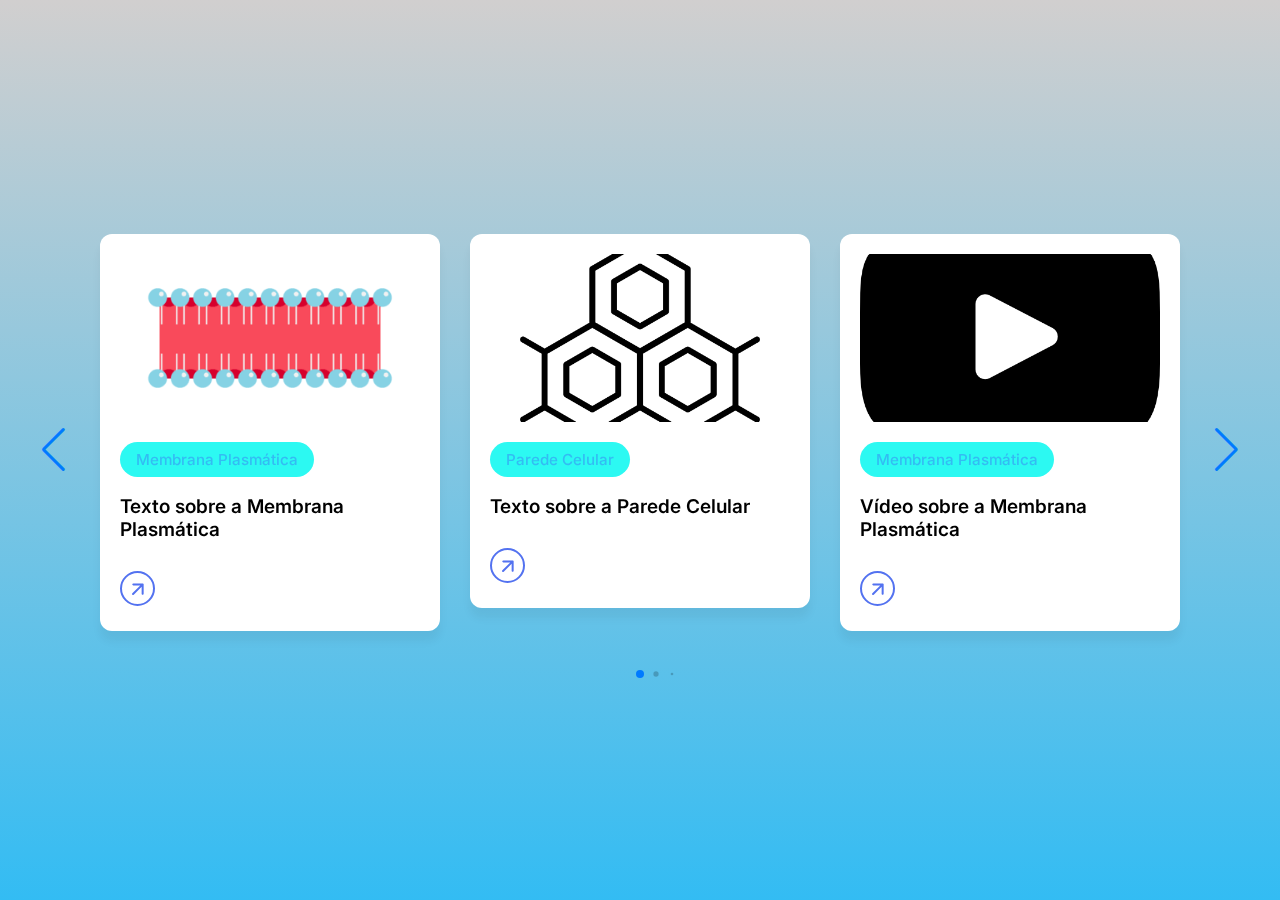
==== index.html @ 0f907f5a "nono commit/ só pra deixar index.html" ====
<!DOCTYPE html>
<html lang="PT-br">
<head>
    <meta charset="UTF-8">
    <meta name="viewport" content="width=device-width, initial-scale=1.0">
    <link rel="stylesheet" href="https://fonts.googleapis.com/css2?family=Material+Symbols+Rounded:opsz,wght,FILL,GRAD@24,400,0,0&icon_names=arrow_forward" />
    <title>Biomaket</title>
    <link rel="stylesheet" href="CSS/estilo.css">
    <link rel="stylesheet" href="https://cdn.jsdelivr.net/npm/swiper@11/swiper-bundle.min.css">
</head>
<body>
    <div class="container swiper">
        
        <div class="card-wrapper">
            <ul class="card-list swiper-wrapper">
                <li class="card-item swiper-slide">
                    <a href="membrana.html" class="card-link">
                        <img src="IMAGENS/pngtree-membrane-vector-png-image_6384900.png" alt="Card Image" class="card-image">
                        <p class="badge">Membrana Plasmática</p>
                        <h2 class="card-title">Texto sobre a Membrana Plasmática</h2>
                        <button class=" card-button 
                        material-symbols-rounded">
                            arrow_forward
                        </button>
                    </a>
                </li>
                <li class="card-item swiper-slide">
                    <a href="parede.html" class="card-link">
                        <img src="IMAGENS/1883583.png" alt="Card Image" class="card-image">
                        <p class="badge">Parede Celular</p>
                        <h2 class="card-title">Texto sobre a Parede Celular</h2>
                        <button class=" card-button 
                        material-symbols-rounded">
                            arrow_forward
                        </button>
                    </a>
                </li>
                <li class="card-item swiper-slide">
                    <a href="videomem.html" class="card-link">
                        <img src="IMAGENS/152810.png" alt="Card Image" class="card-image">
                        <p class="badge">Membrana Plasmática</p>
                        <h2 class="card-title">Vídeo sobre a Membrana Plasmática</h2>
                        <button class=" card-button 
                        material-symbols-rounded">
                            arrow_forward
                        </button>
                    </a>
                </li>
                <li class="card-item swiper-slide">
                    <a href="videoparede.html" class="card-link">
                        <img src="IMAGENS/152810.png" alt="Card Image" class="card-image">
                        <p class="badge">Parede Celular</p>
                        <h2 class="card-title">Vídeo sobre a Parede Celular</h2>
                        <button class=" card-button 
                        material-symbols-rounded">
                            arrow_forward
                        </button>
                    </a>
                </li>
            </ul>
            <div class="swiper-pagination"></div>
            <div class="swiper-button-prev"></div>
            <div class="swiper-button-next"></div>
        </div>
    </div>


    <script src="https://cdn.jsdelivr.net/npm/swiper@11/swiper-bundle.min.js"></script>
    <script src="JS/java.js"></script>
</body>
</html>
---- CSS/estilo.css ----
@import url('https://fonts.googleapis.com/css2?family=Inter:opsz,wght@14..32,100..900&display=swap');

*{
    margin: 0;
    padding: 0;
    box-sizing: border-box;
    font-family: "Inter", sans-serif;
}

.fora{
    display: flex;
    height: 100vh; 
    padding: 20px;
    align-items: flex-start;
    justify-content: center;
    font-size: 20px;
}

body{
    display: flex;
    align-items: center;
    justify-content: center;
    min-height: 100vh;
    background: linear-gradient(#d1cfcf,#33bcf3);
}

.card-wrapper{
    max-width: 1100px;
    margin: 0 60px 35px;
    padding: 20px 10PX;
    overflow: hidden;
}

.card-list .card-item{
    list-style: none;
}

.card-list .card-item .card-link{
    user-select: none;
    display: block;
    background: #fff;
    padding: 18px;
    border-radius: 12px;
    text-decoration: none;
    border: 2px solid transparent;
    box-shadow: 0 10px 10px rgba(0, 0, 0, 0.05);
    transition: 0.2s ease;
}

.card-list .card-item .card-link:hover{
    border-color: #5372f0;
}

.card-list .card-link .card-image{
    width: 100%;
    aspect-ratio: 16/9;
    object-fit: cover;
    border-radius: 10px;
}

.card-list .card-link .badge{
    color: #33bcf3;
    margin: 16px 0 18px;
    background:#2cf9f2;
    padding: 8px 16px;
    font-size: 0.95rem;
    font-weight: 500;
    width: fit-content;
    border-radius: 50px;
}

.card-list .card-link .card-title{
    font-size: 1.19rem;
    color: #000;
    font-weight: 600;
}

.card-list .card-link .card-button{
    height: 35px;
    width: 35px;
    color: #5372f0;
    border-radius: 50%;
    margin: 30px 0 5px;
    background: none;
    cursor: pointer;
    border: 2px solid #5372f0;
    transform: rotate(-45deg);
    transition: 0.4s ease;
}

.card-list .card-link:hover .card-button{
    color:#fff;
    background: #5372f0;
}
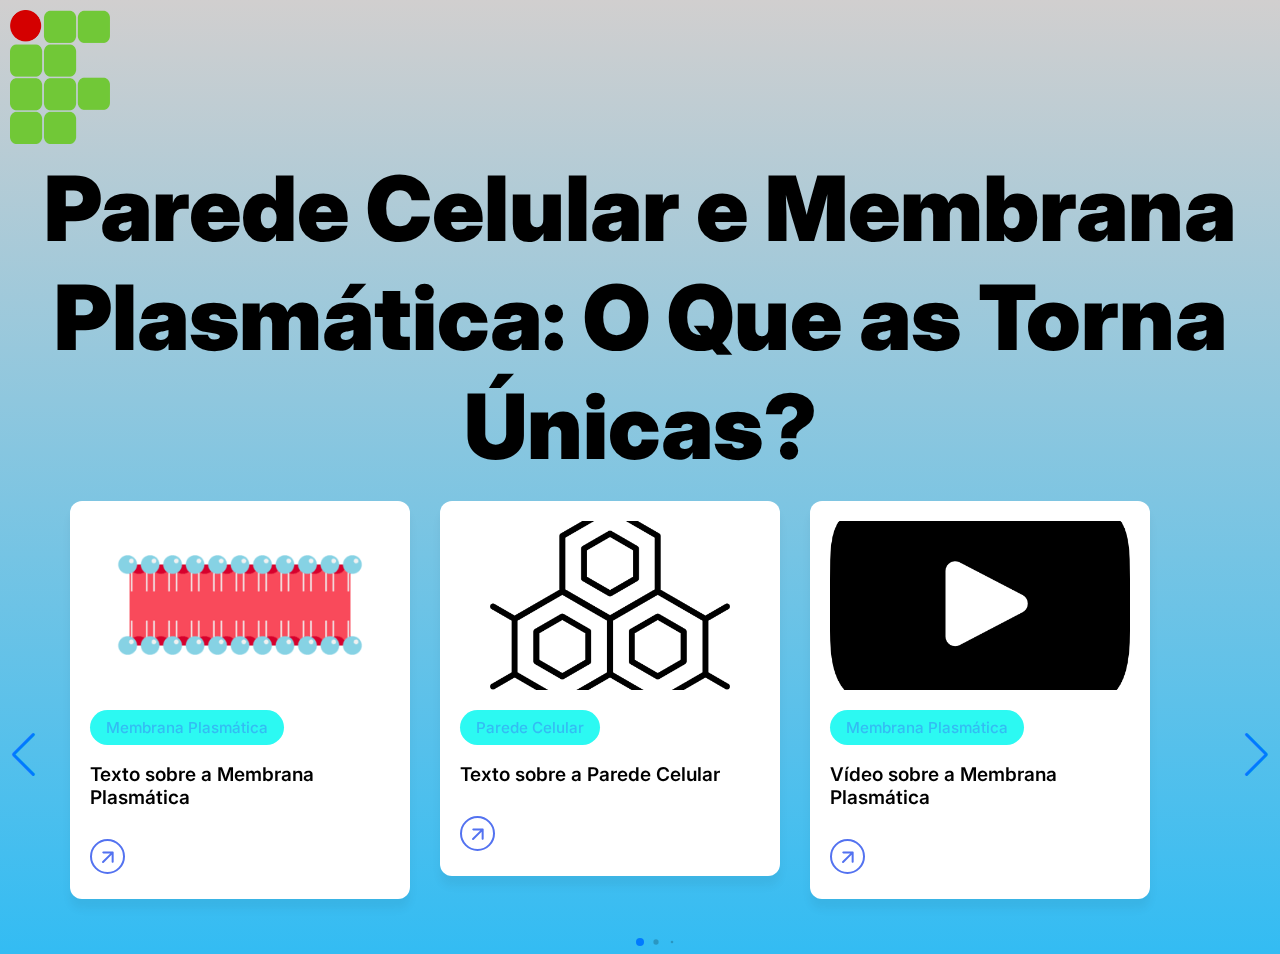
==== commit 8d2756ff: "decimo commit/ resolvemos 30 mil problemas :D" ====
--- a/index.html
+++ b/index.html
@@ -9,8 +9,10 @@
     <link rel="stylesheet" href="https://cdn.jsdelivr.net/npm/swiper@11/swiper-bundle.min.css">
 </head>
 <body>
+    
     <div class="container swiper">
-        
+        <img src="IMAGENS/2000px-Logotipo_IFET.svg_-764x1024.png" width="100px" class="fora">
+        <p>Parede Celular e Membrana Plasmática: O Que as Torna Únicas?</p>
         <div class="card-wrapper">
             <ul class="card-list swiper-wrapper">
                 <li class="card-item swiper-slide">
@@ -59,8 +61,8 @@
                 </li>
             </ul>
             <div class="swiper-pagination"></div>
-            <div class="swiper-button-prev"></div>
-            <div class="swiper-button-next"></div>
+            <div class="swiper-button-prev" style="padding-top: 300px;"></div>
+            <div class="swiper-button-next" style="padding-top: 300px;"></div>
         </div>
     </div>
 
--- a/CSS/estilo.css
+++ b/CSS/estilo.css
@@ -9,12 +9,19 @@
 
 .fora{
     display: flex;
-    height: 100vh; 
-    padding: 20px;
-    align-items: flex-start;
-    justify-content: center;
-    font-size: 20px;
+    flex-direction: column;
+    justify-content: space-between;
+    margin: 10px;
 }
+
+p{
+    text-align: center;
+    font-size: 90px;
+    color: #000;
+    font-weight: 1000;
+}
+
+
 
 body{
     display: flex;
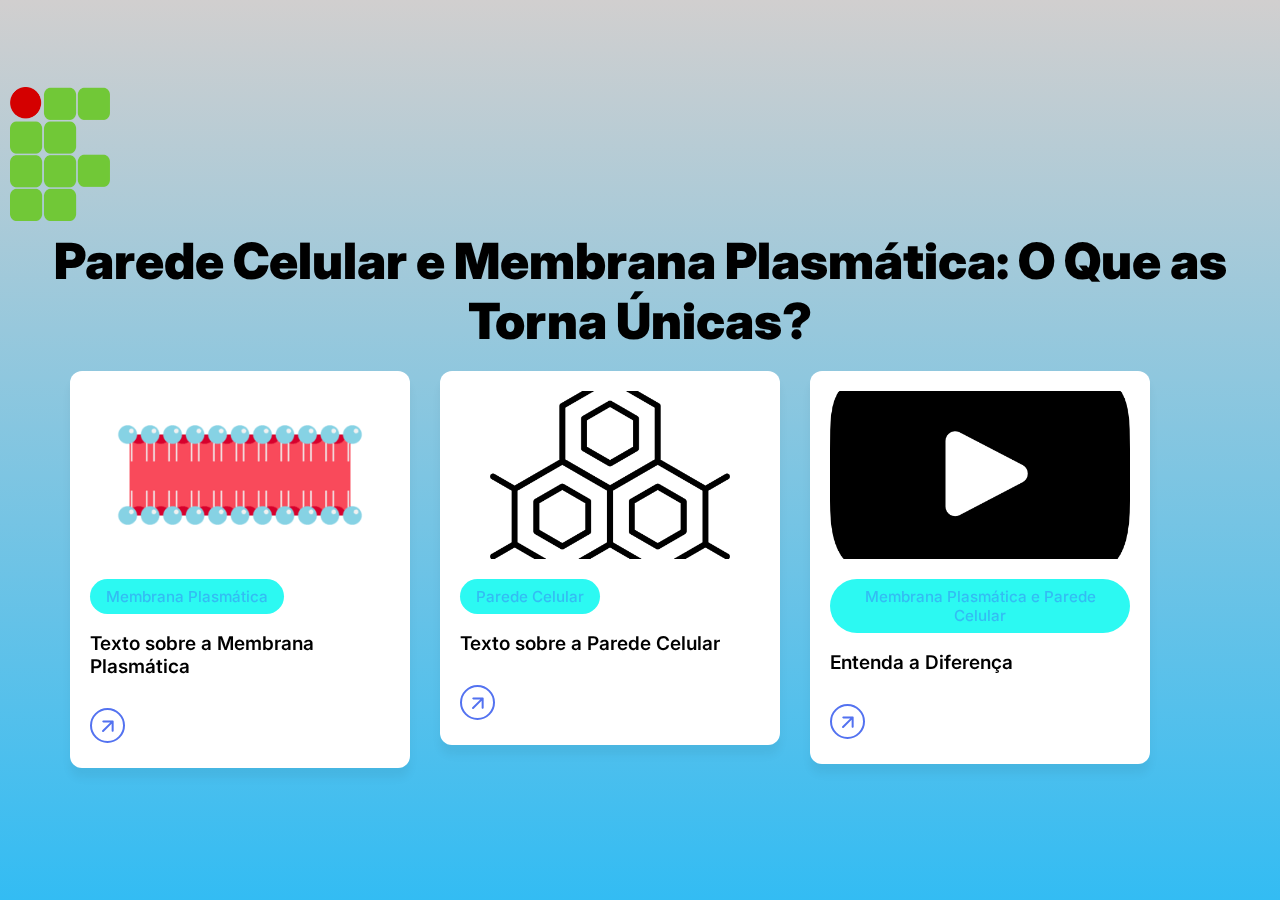
==== commit 6ed35ed0: "decimo segundo commit/ tirou o outro site do video e arrumou o titulo" ====
--- a/index.html
+++ b/index.html
@@ -40,19 +40,8 @@
                 <li class="card-item swiper-slide">
                     <a href="videomem.html" class="card-link">
                         <img src="IMAGENS/152810.png" alt="Card Image" class="card-image">
-                        <p class="badge">Membrana Plasmática</p>
-                        <h2 class="card-title">Vídeo sobre a Membrana Plasmática</h2>
-                        <button class=" card-button 
-                        material-symbols-rounded">
-                            arrow_forward
-                        </button>
-                    </a>
-                </li>
-                <li class="card-item swiper-slide">
-                    <a href="videoparede.html" class="card-link">
-                        <img src="IMAGENS/152810.png" alt="Card Image" class="card-image">
-                        <p class="badge">Parede Celular</p>
-                        <h2 class="card-title">Vídeo sobre a Parede Celular</h2>
+                        <p class="badge">Membrana Plasmática e Parede Celular</p>
+                        <h2 class="card-title">Entenda a Diferença</h2>
                         <button class=" card-button 
                         material-symbols-rounded">
                             arrow_forward
--- a/CSS/estilo.css
+++ b/CSS/estilo.css
@@ -16,7 +16,7 @@
 
 p{
     text-align: center;
-    font-size: 90px;
+    font-size: 50px;
     color: #000;
     font-weight: 1000;
 }
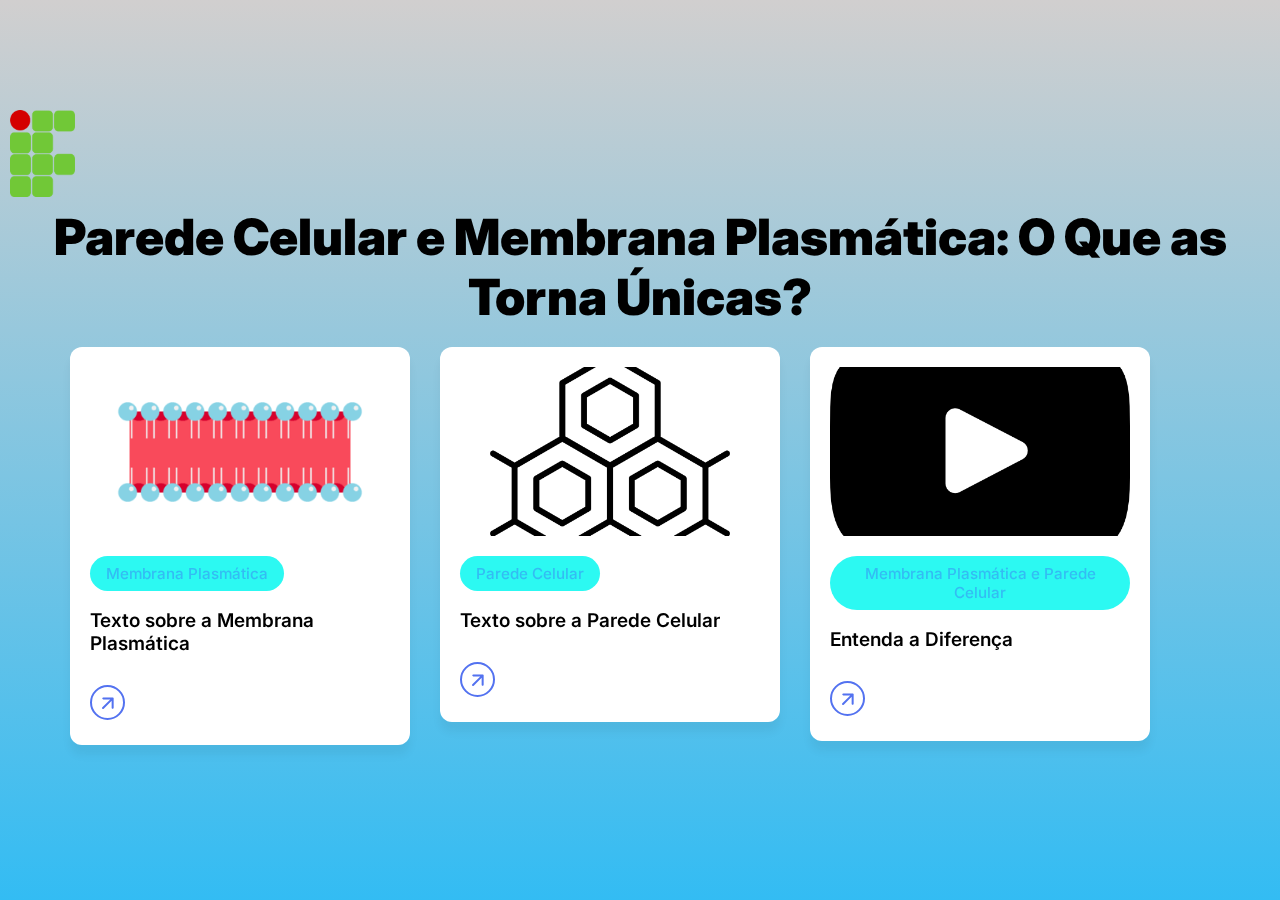
==== commit 6308cdd8: "décimo terceiro commit/ ajeitando o tamanho de algumas coisas" ====
--- a/index.html
+++ b/index.html
@@ -1,23 +1,27 @@
 <!DOCTYPE html>
 <html lang="PT-br">
+
 <head>
     <meta charset="UTF-8">
     <meta name="viewport" content="width=device-width, initial-scale=1.0">
-    <link rel="stylesheet" href="https://fonts.googleapis.com/css2?family=Material+Symbols+Rounded:opsz,wght,FILL,GRAD@24,400,0,0&icon_names=arrow_forward" />
+    <link rel="stylesheet"
+        href="https://fonts.googleapis.com/css2?family=Material+Symbols+Rounded:opsz,wght,FILL,GRAD@24,400,0,0&icon_names=arrow_forward" />
     <title>Biomaket</title>
     <link rel="stylesheet" href="CSS/estilo.css">
     <link rel="stylesheet" href="https://cdn.jsdelivr.net/npm/swiper@11/swiper-bundle.min.css">
 </head>
+
 <body>
-    
+
     <div class="container swiper">
-        <img src="IMAGENS/2000px-Logotipo_IFET.svg_-764x1024.png" width="100px" class="fora">
+        <img src="IMAGENS/2000px-Logotipo_IFET.svg_-764x1024.png" width="65px" class="fora">
         <p>Parede Celular e Membrana Plasmática: O Que as Torna Únicas?</p>
         <div class="card-wrapper">
             <ul class="card-list swiper-wrapper">
                 <li class="card-item swiper-slide">
                     <a href="membrana.html" class="card-link">
-                        <img src="IMAGENS/pngtree-membrane-vector-png-image_6384900.png" alt="Card Image" class="card-image">
+                        <img src="IMAGENS/pngtree-membrane-vector-png-image_6384900.png" alt="Card Image"
+                            class="card-image">
                         <p class="badge">Membrana Plasmática</p>
                         <h2 class="card-title">Texto sobre a Membrana Plasmática</h2>
                         <button class=" card-button 
@@ -50,8 +54,8 @@
                 </li>
             </ul>
             <div class="swiper-pagination"></div>
-            <div class="swiper-button-prev" style="padding-top: 300px;"></div>
-            <div class="swiper-button-next" style="padding-top: 300px;"></div>
+            <div class="swiper-button-prev" style="padding-top: 250px;"></div>
+            <div class="swiper-button-next" style="padding-top: 250px;"></div>
         </div>
     </div>
 
@@ -59,4 +63,5 @@
     <script src="https://cdn.jsdelivr.net/npm/swiper@11/swiper-bundle.min.js"></script>
     <script src="JS/java.js"></script>
 </body>
+
 </html>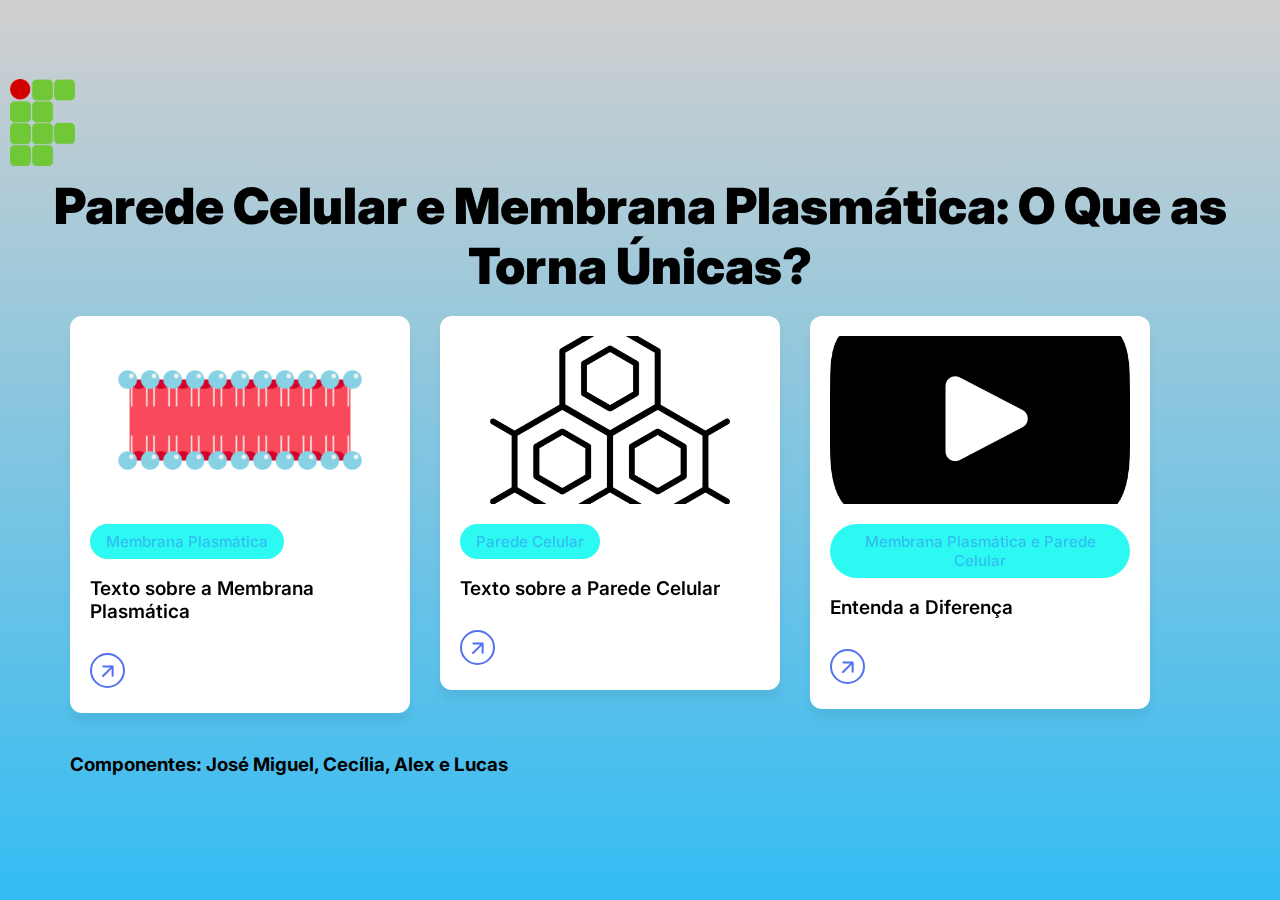
==== commit b373e25d: "décimo sexto commit, botou os nomes dos integrantes" ====
--- a/index.html
+++ b/index.html
@@ -53,6 +53,9 @@
                     </a>
                 </li>
             </ul>
+            <h3 style="padding-top: 40px;">Componentes:
+                José Miguel, Cecília, Alex e Lucas
+            </h3>
             <div class="swiper-pagination"></div>
             <div class="swiper-button-prev" style="padding-top: 250px;"></div>
             <div class="swiper-button-next" style="padding-top: 250px;"></div>
